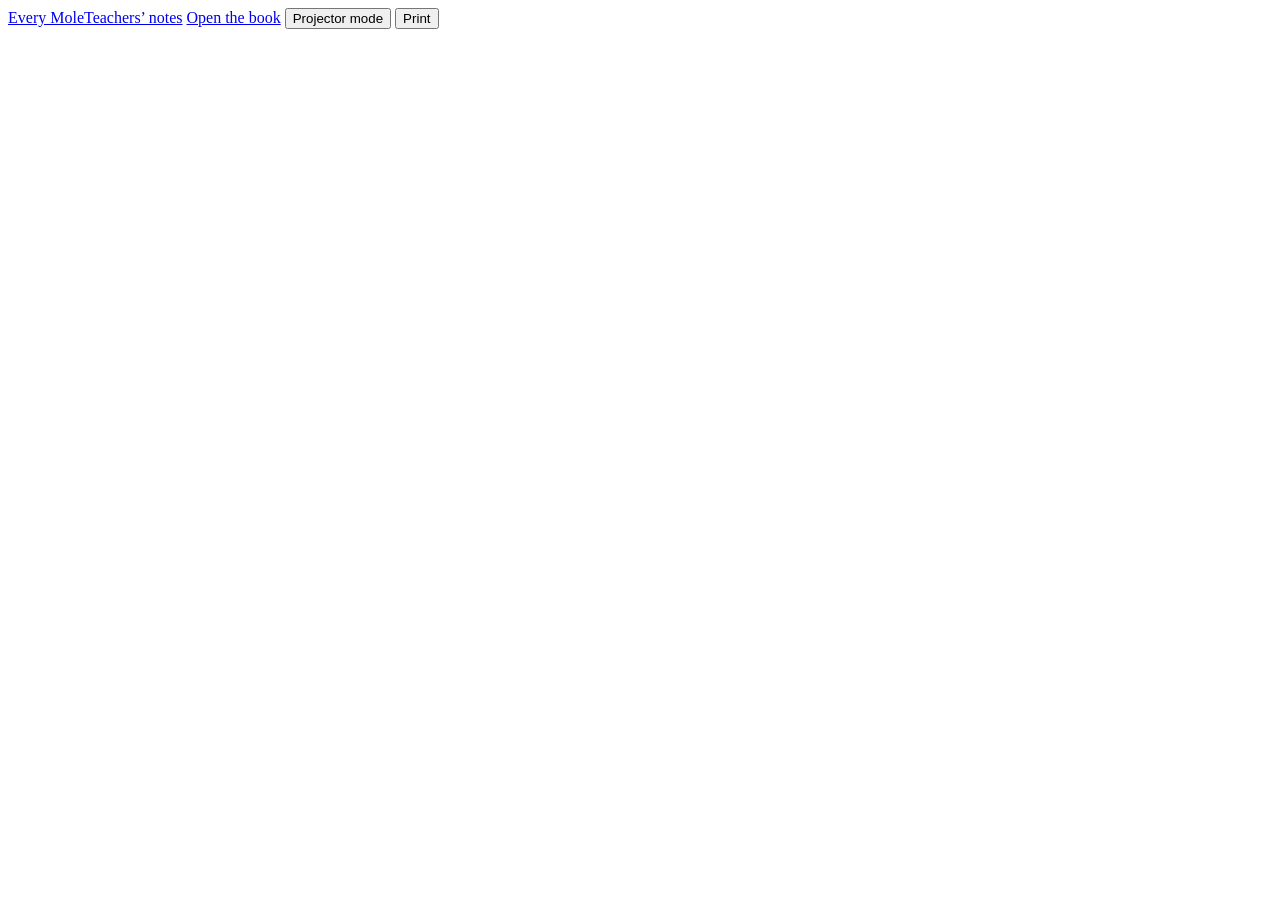
==== teachers.html @ 94bb2194 "Add the book and teachers pages" ====
<!doctype html>
<html lang="en">
<head>
<meta charset="utf-8">
<meta name="viewport" content="width=device-width, initial-scale=1">
<title>Every Mole · Teachers’ notes</title>
<meta name="description" content="Teachers’ notes for Every Mole: the progression of 51 lessons, what each prepares students for on the four course exams, the gaps that were filled, common errors and questions to ask.">
<link rel="icon" href="data:image/svg+xml,%3Csvg xmlns='http://www.w3.org/2000/svg' viewBox='0 0 32 32'%3E%3Crect width='32' height='32' rx='6' fill='%231c63a8'/%3E%3Cpath d='M12 6h8v2h-1.5v7l5 9.5c.5 1-.2 2-1.3 2H9.800c-1.100 0-1.800-1-1.300-2l5-9.500V8H12z' fill='%23f8f4e9'/%3E%3C/svg%3E">
<link rel="stylesheet" href="assets/style.css">
</head>
<body>
<header class="bar">
  <a class="mark" href="index.html">Every Mole<span>Teachers’ notes</span></a>
  <a class="btn" href="index.html">Open the book</a>
  <button class="btn" type="button" id="projBtn" aria-pressed="false" title="Larger type for a projector or whiteboard">Projector mode</button>
  <button class="btn" type="button" id="printBtn">Print</button>
</header>
<main class="doc" id="main"></main>
<noscript><p style="color:#fff;text-align:center;padding:30px">These notes are built by a small script. The same content is in <code>docs/</code> as plain text.</p></noscript>
<script type="module" src="src/teachers.js"></script>
</body>
</html>
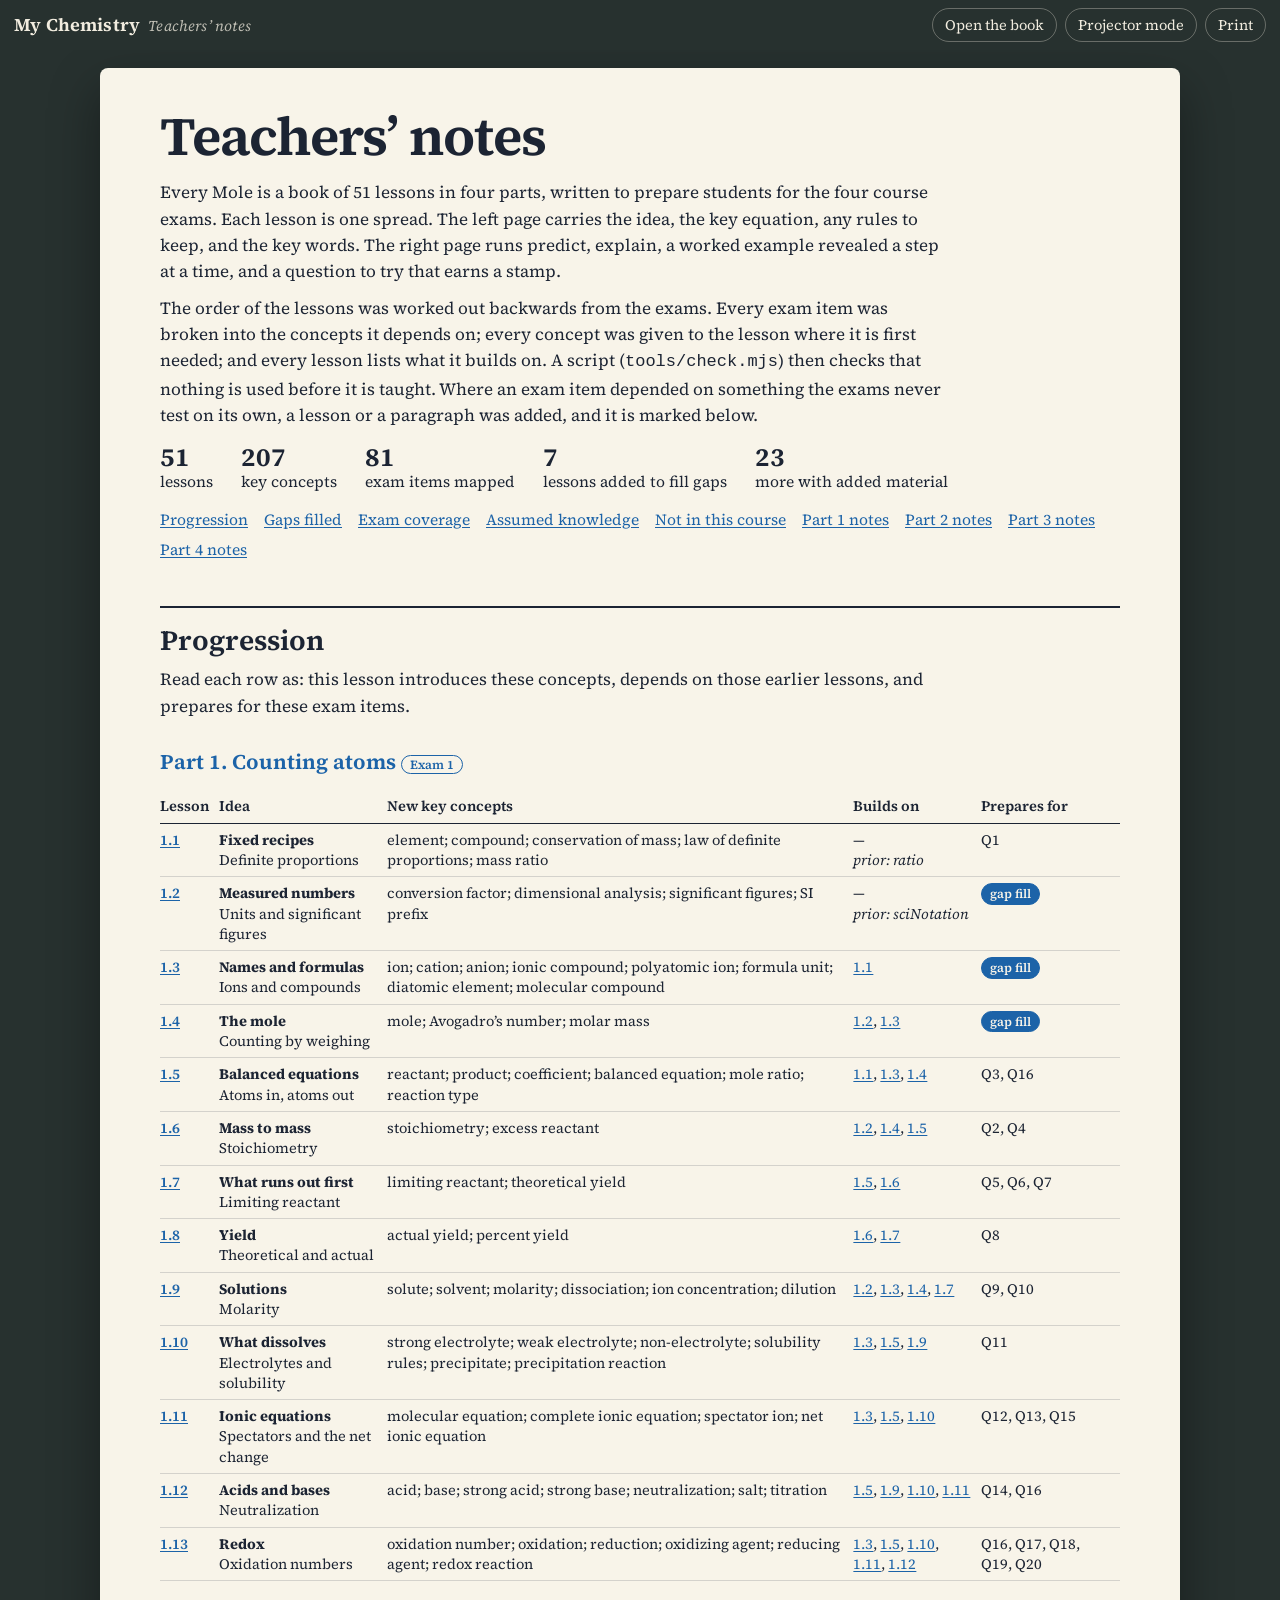
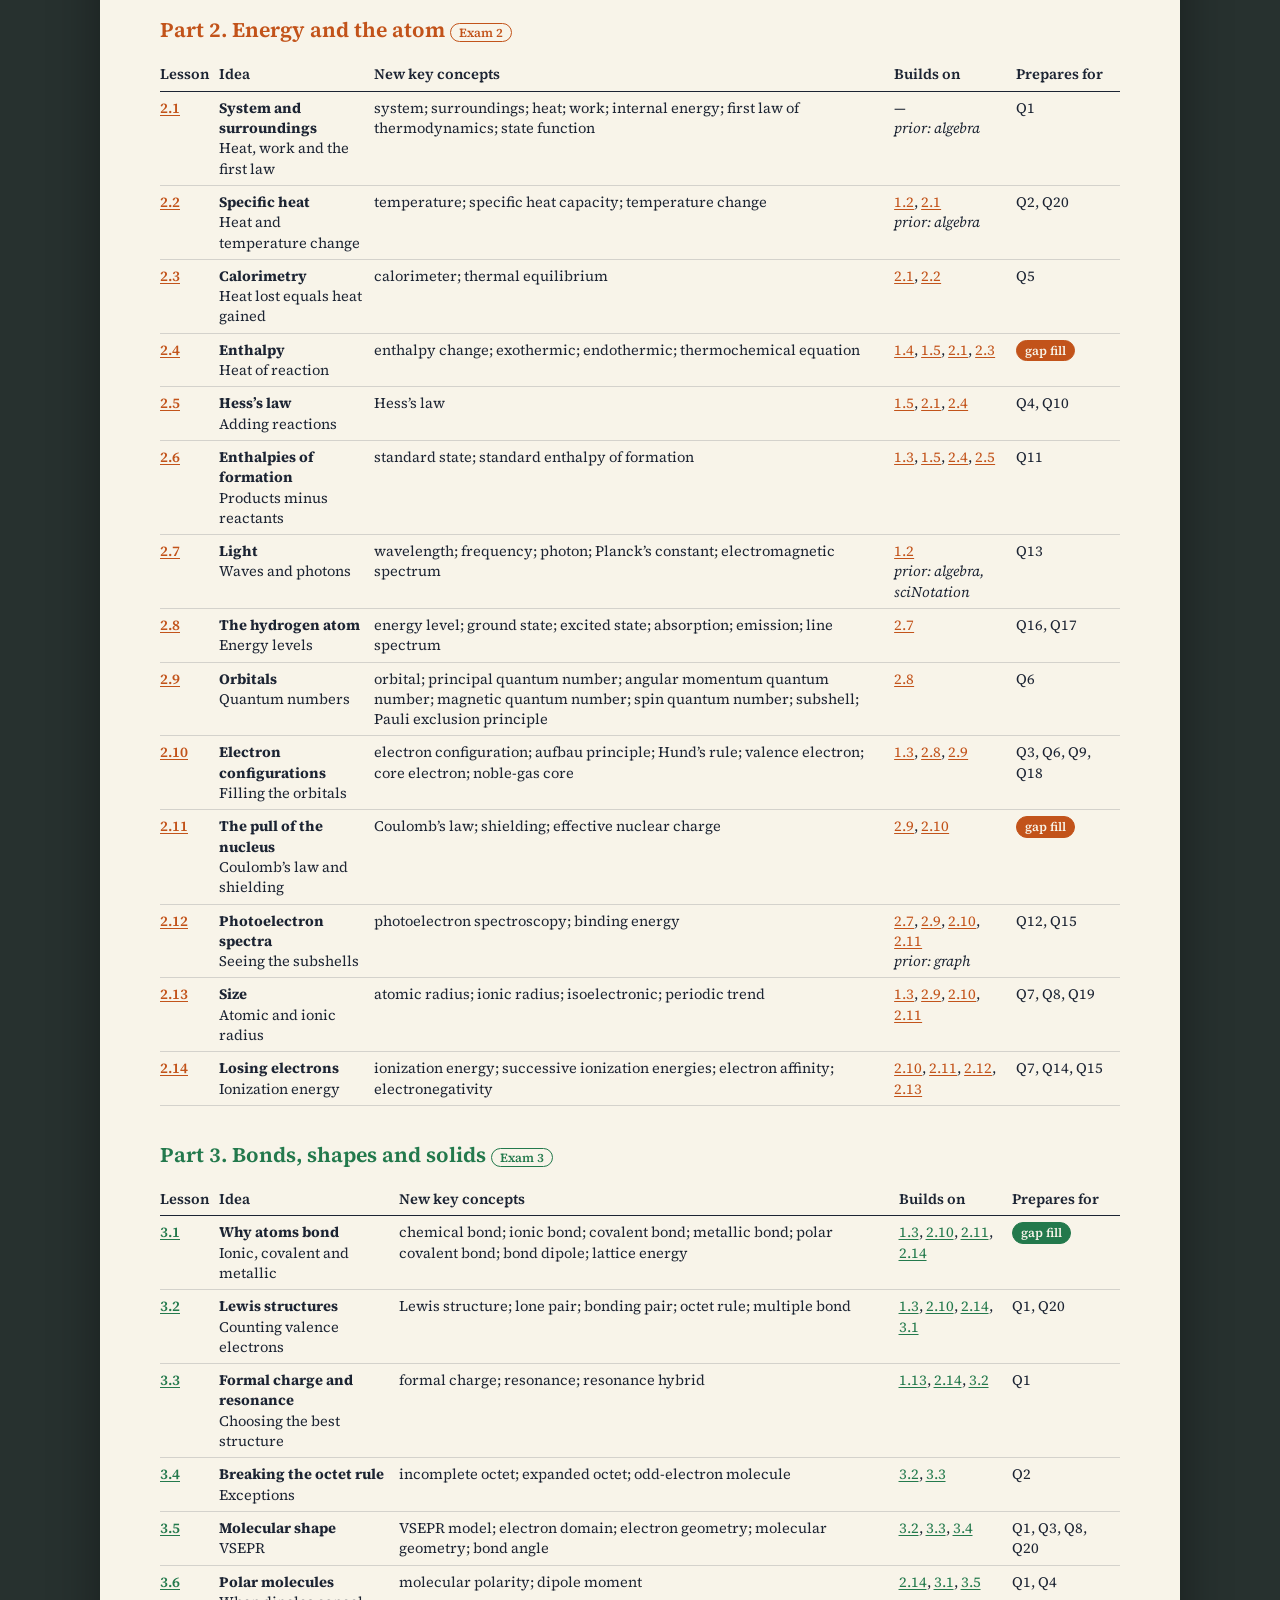
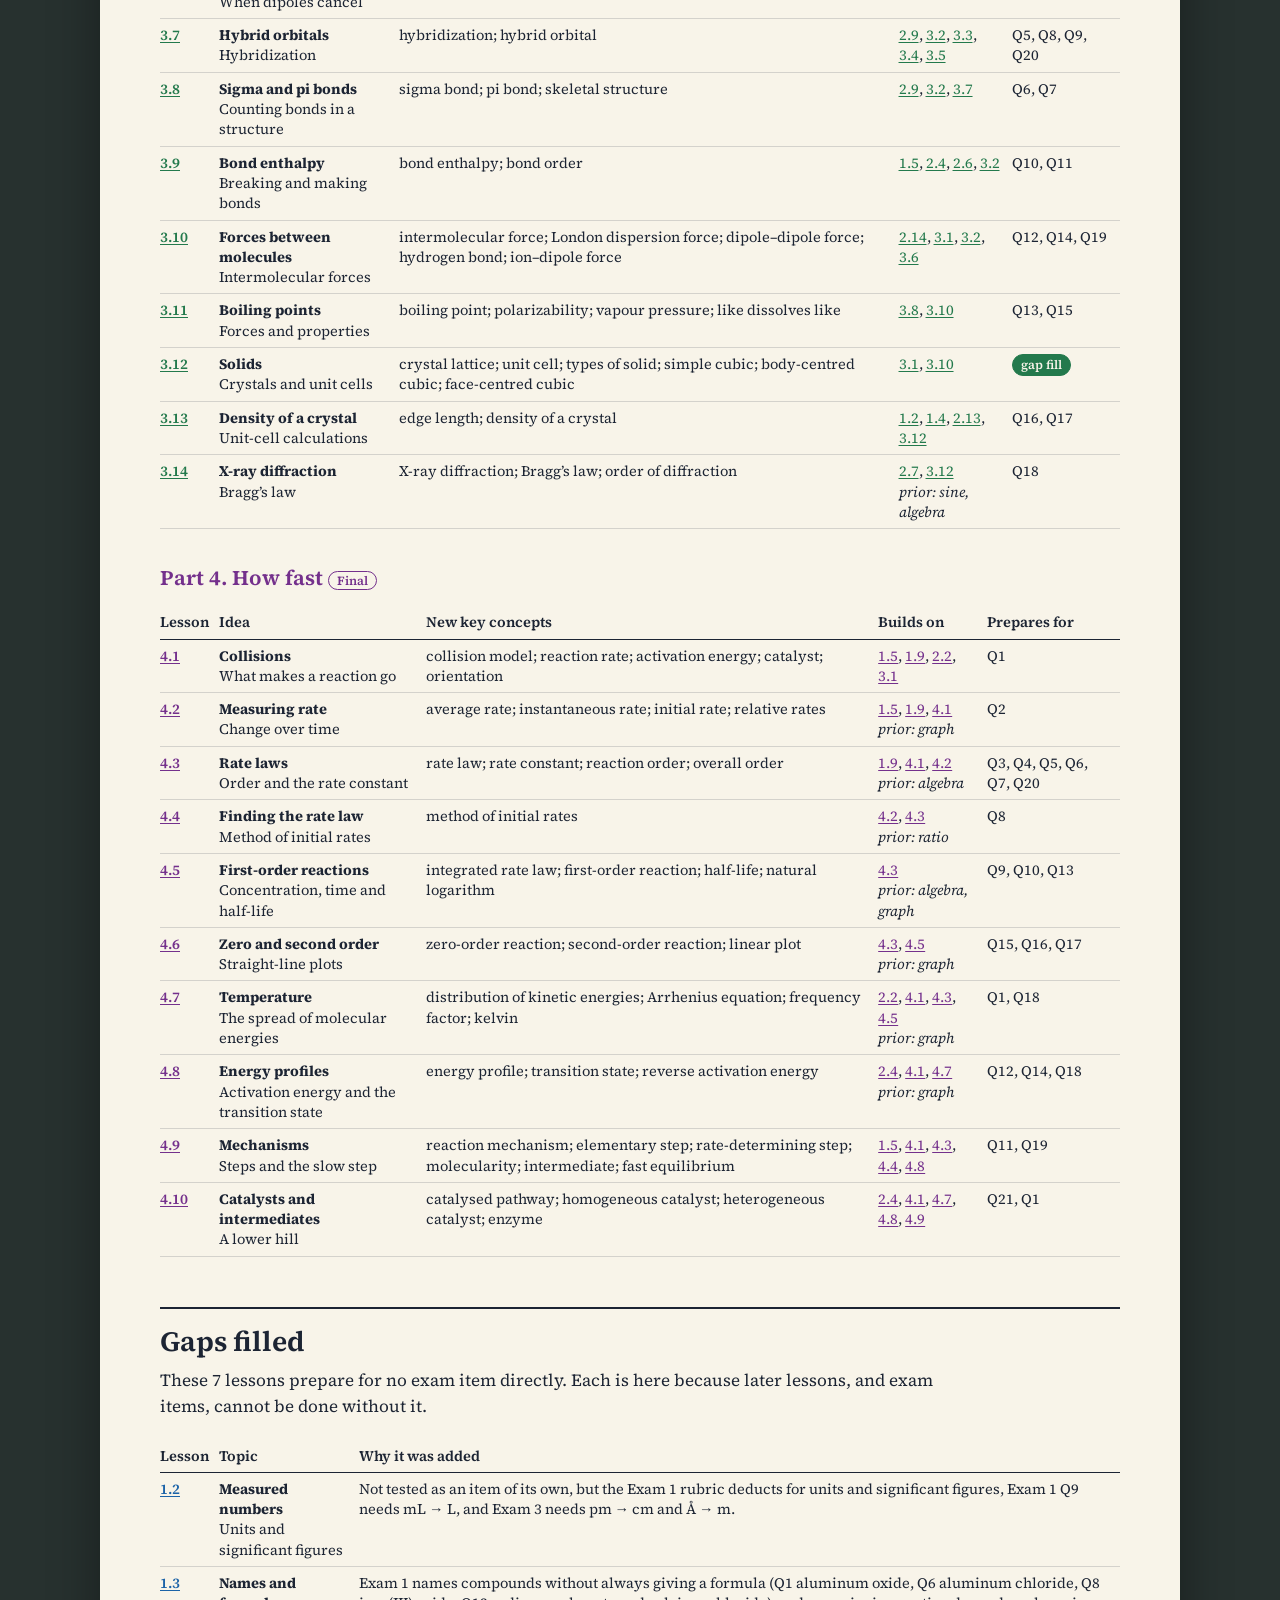
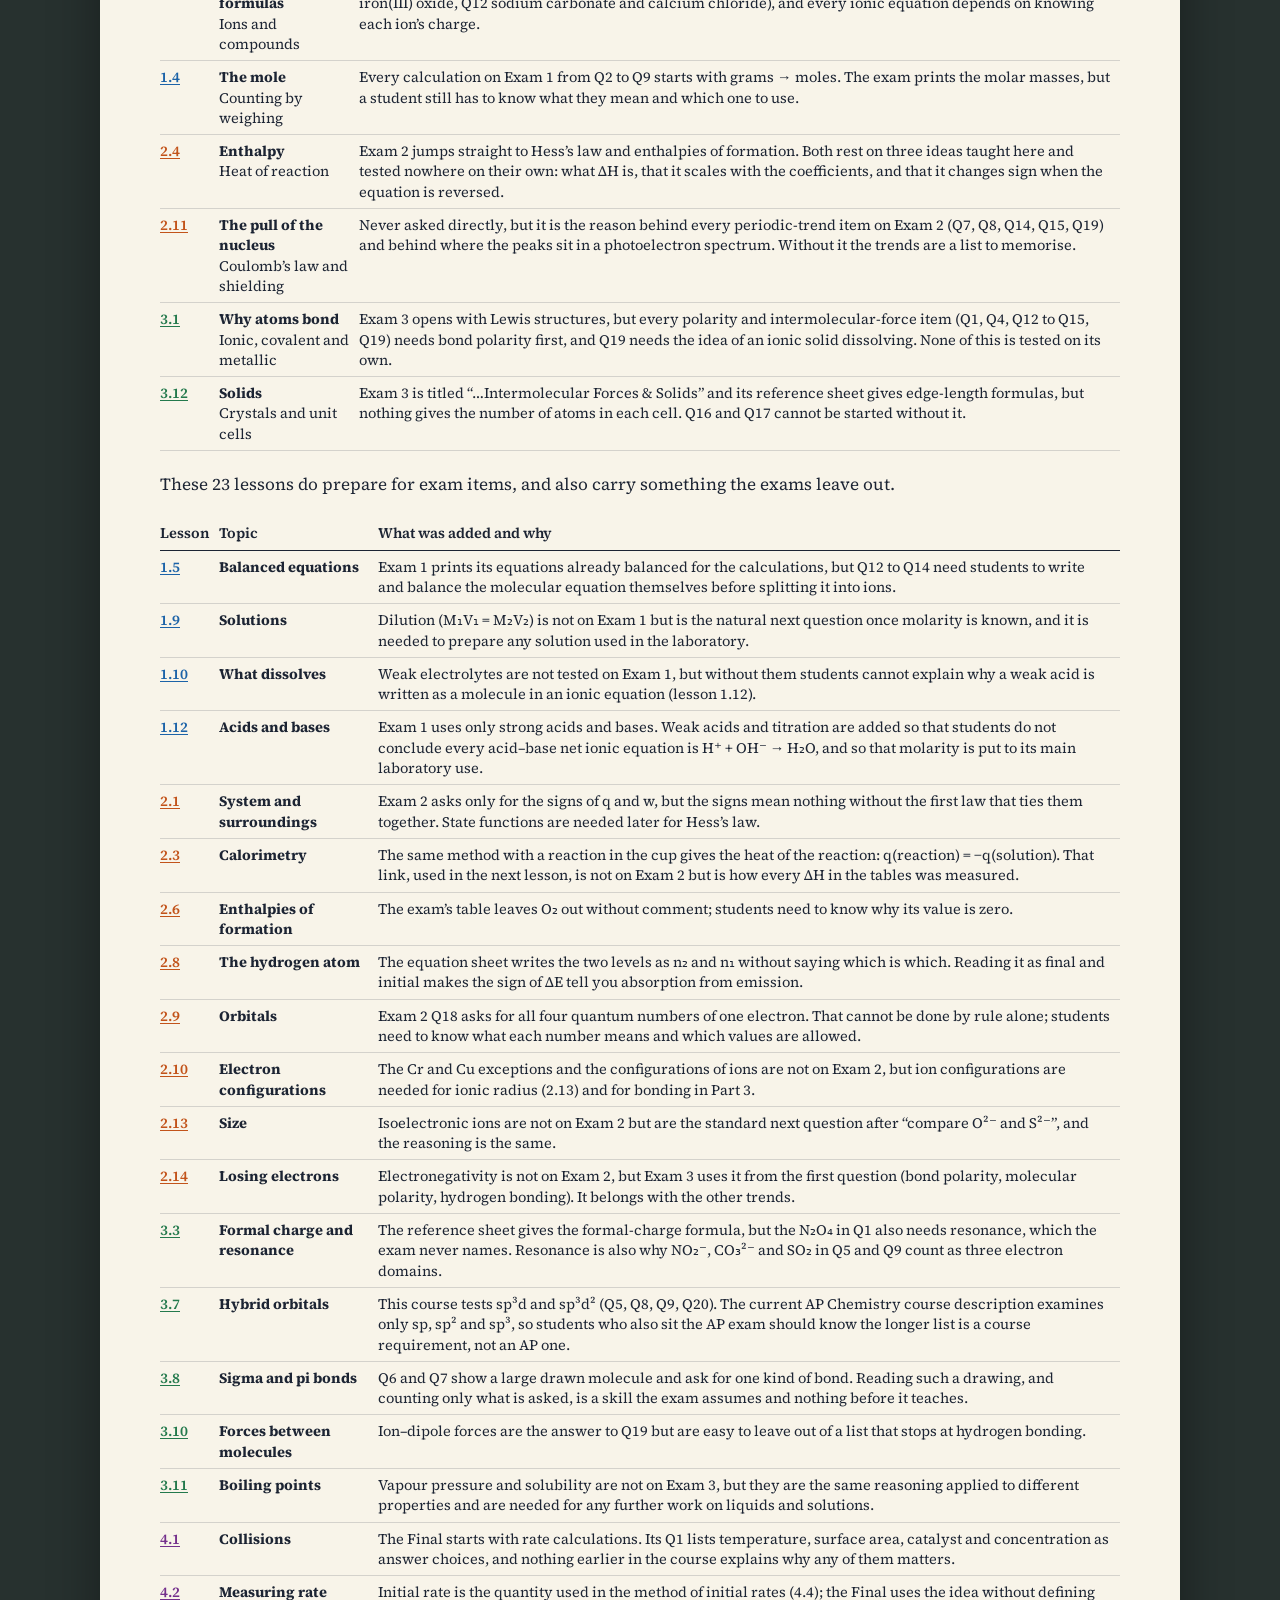
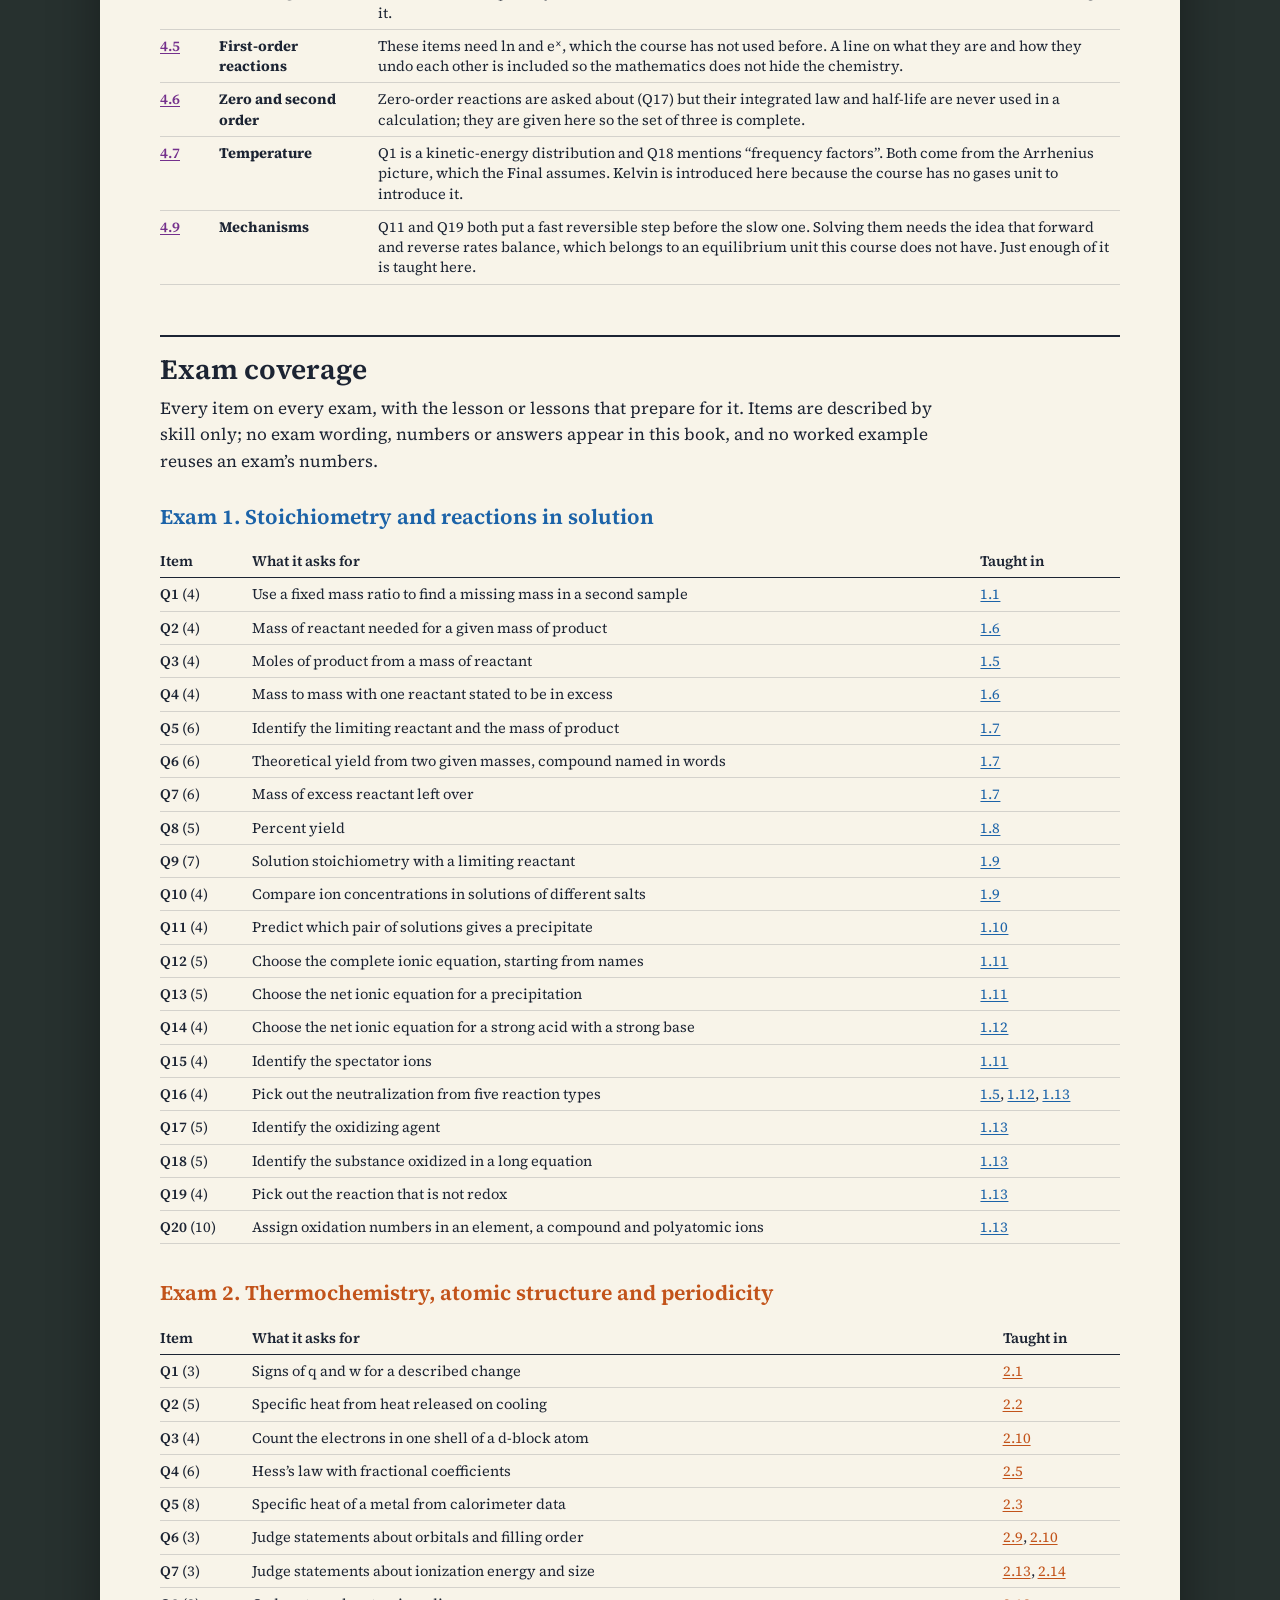
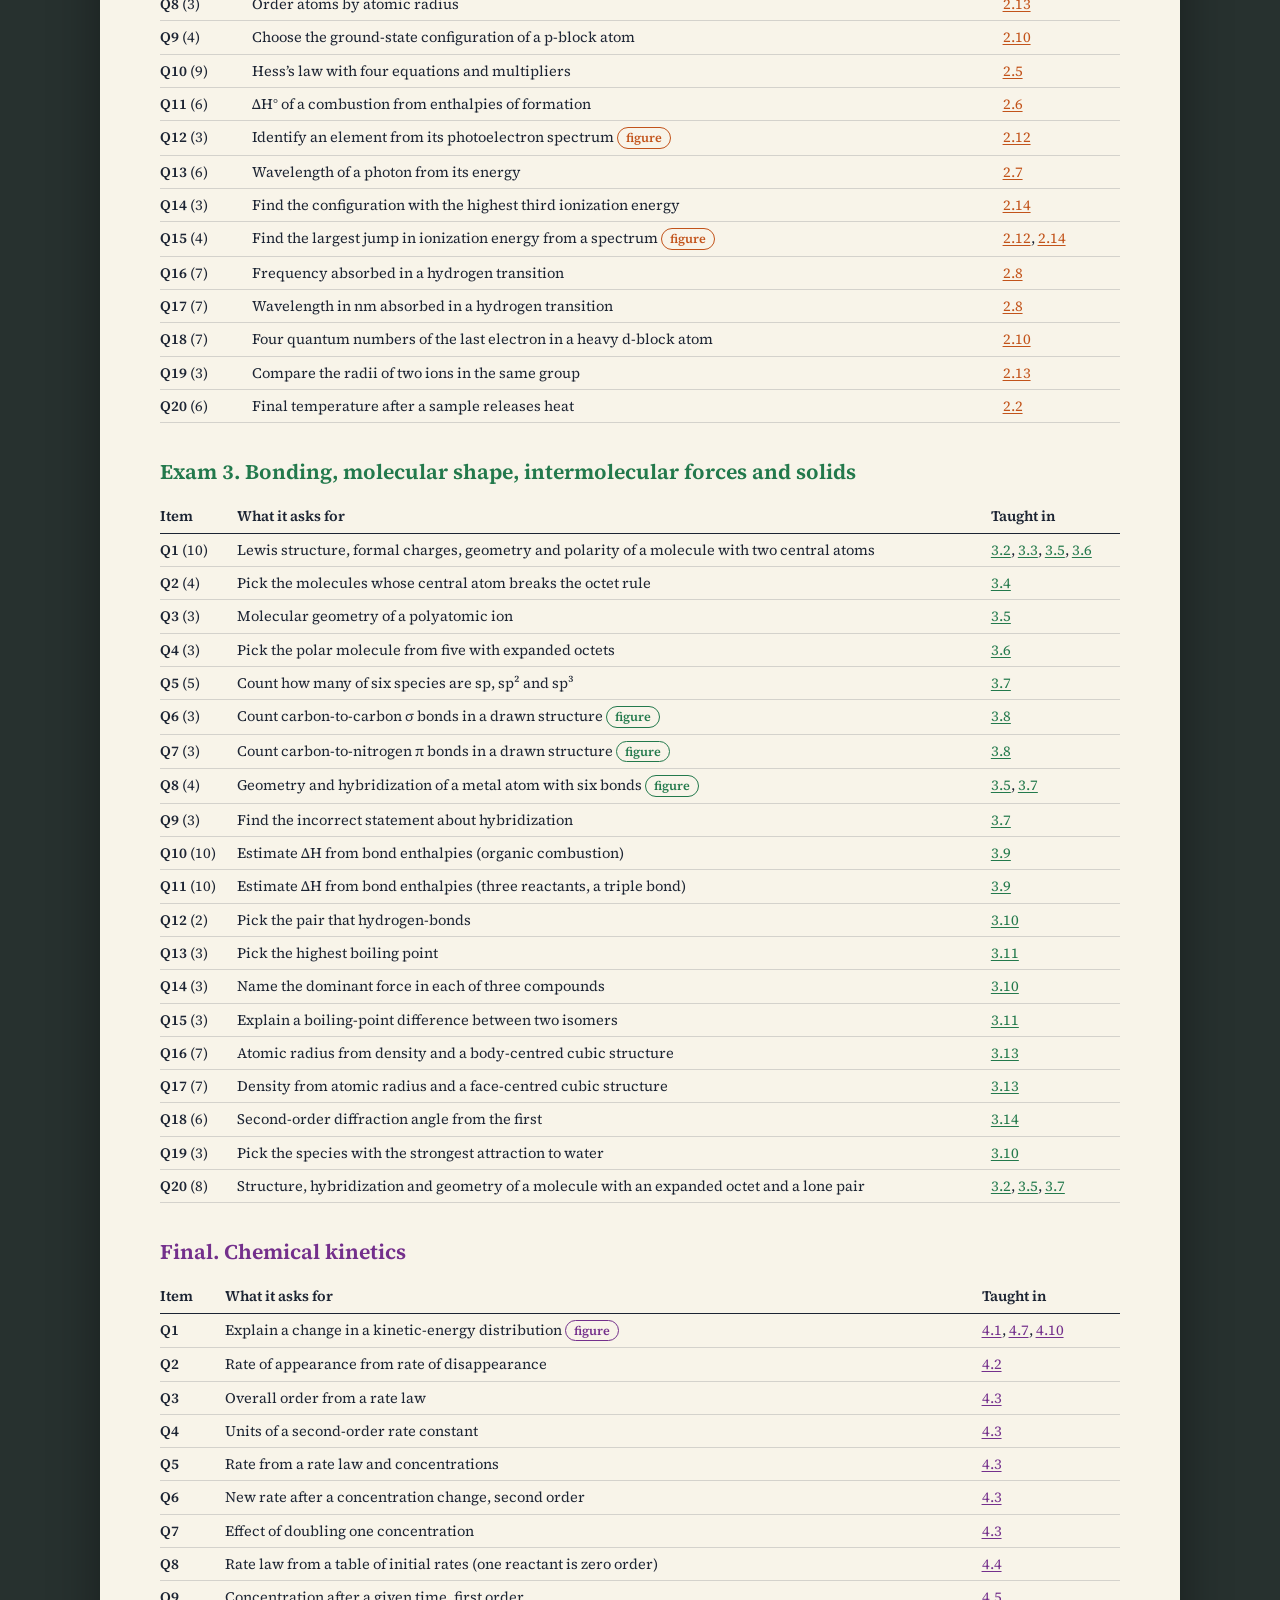
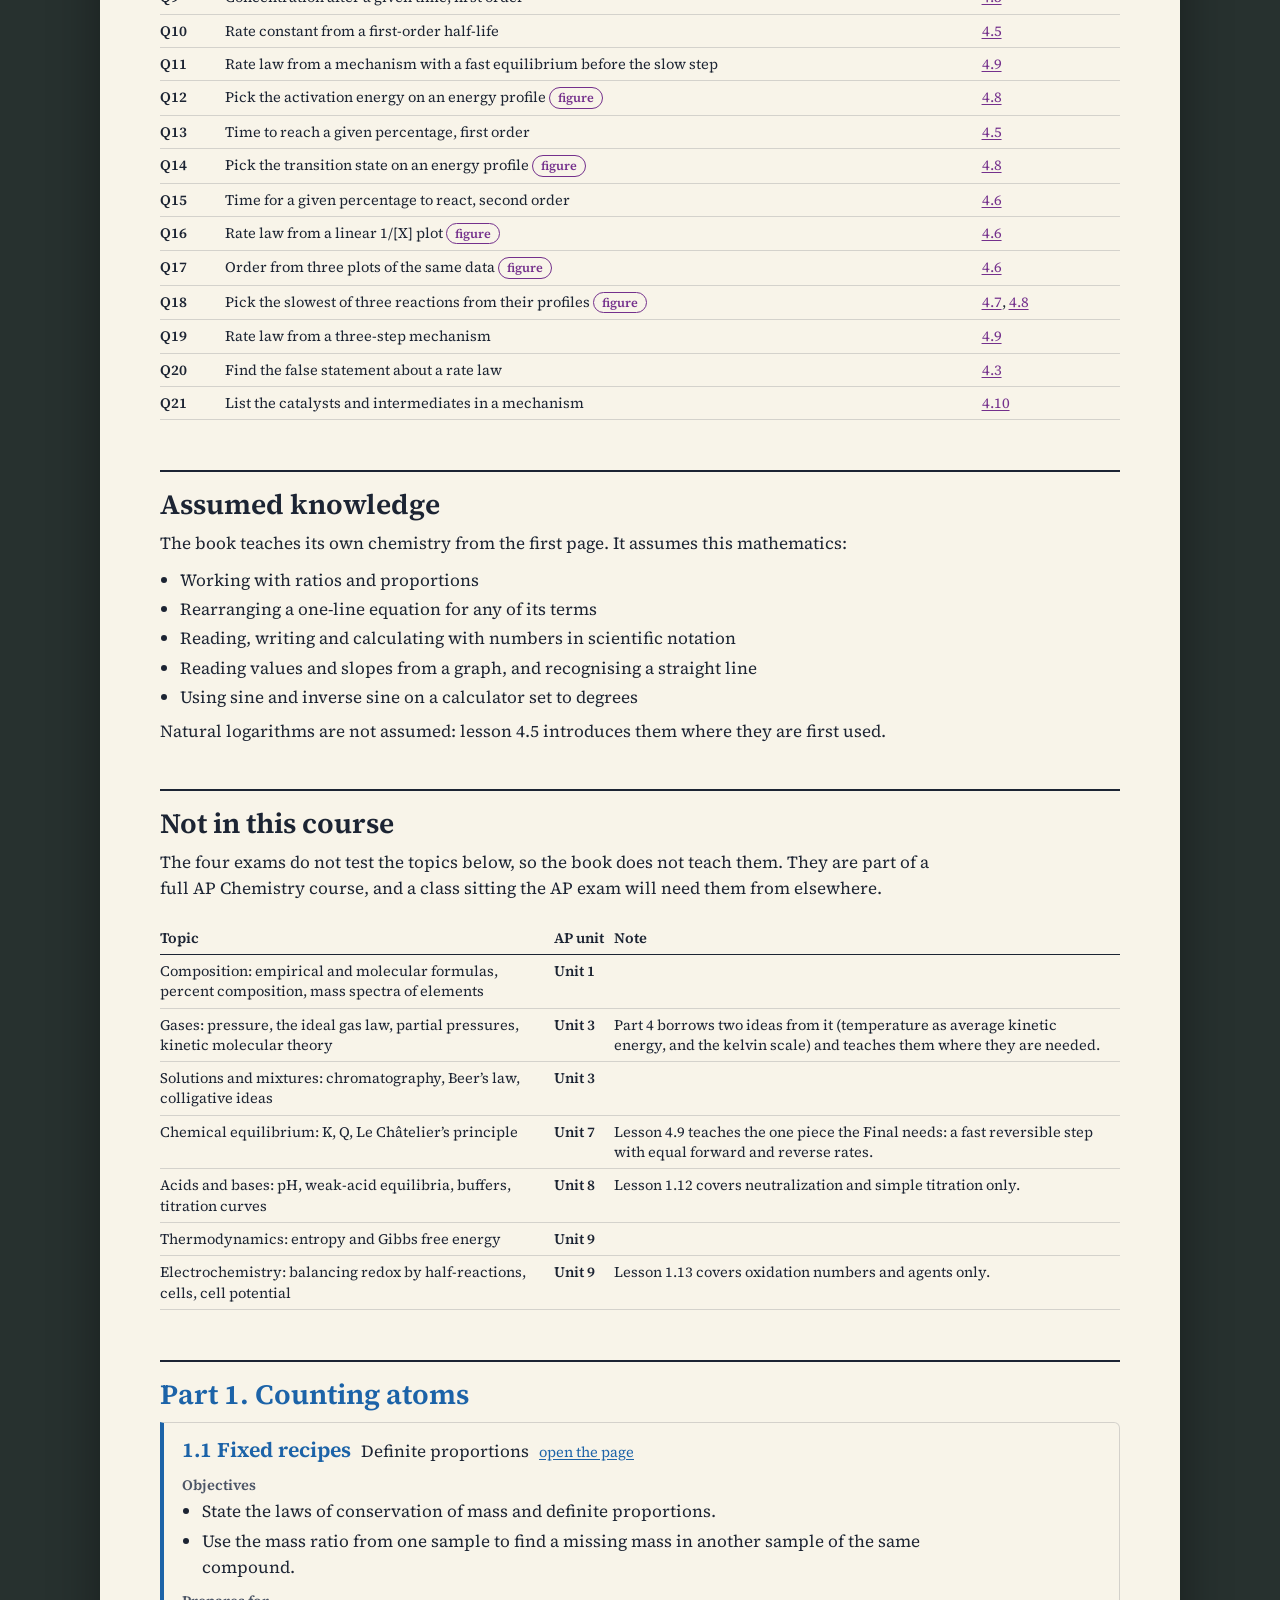
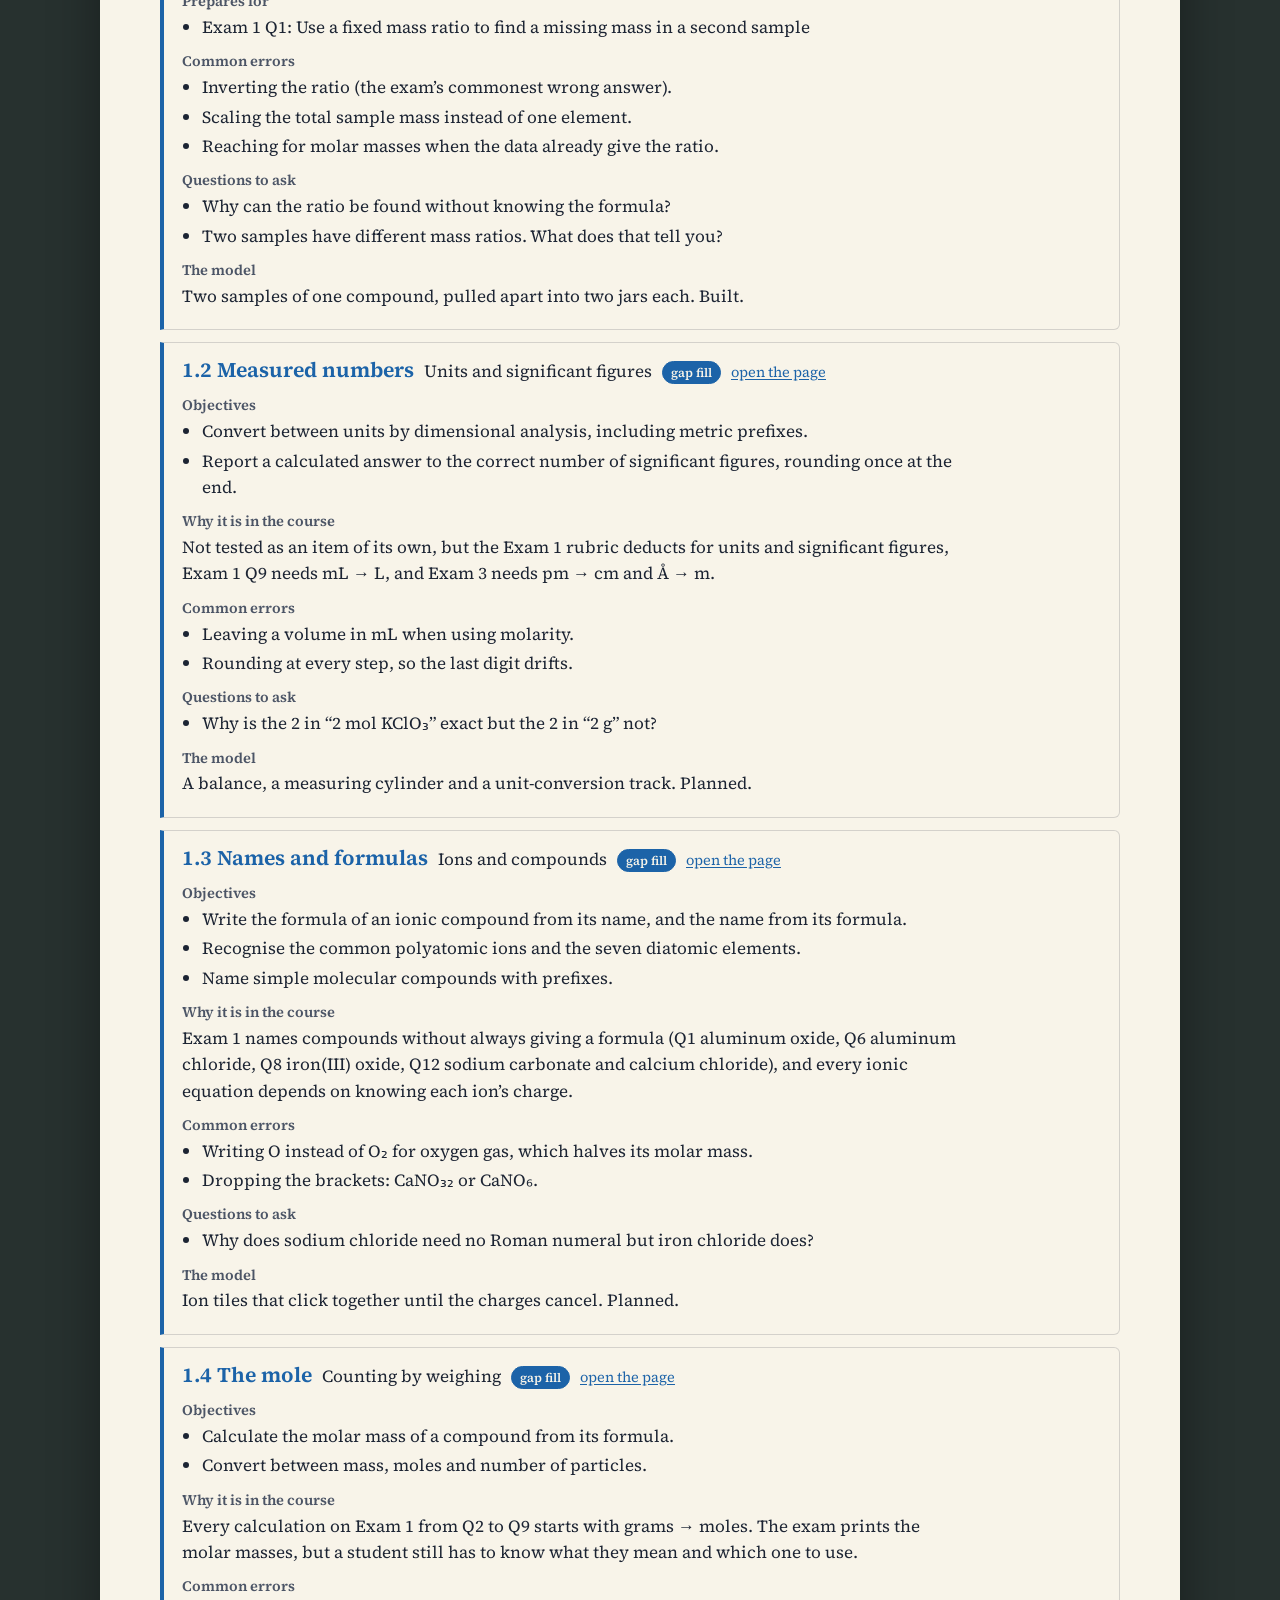
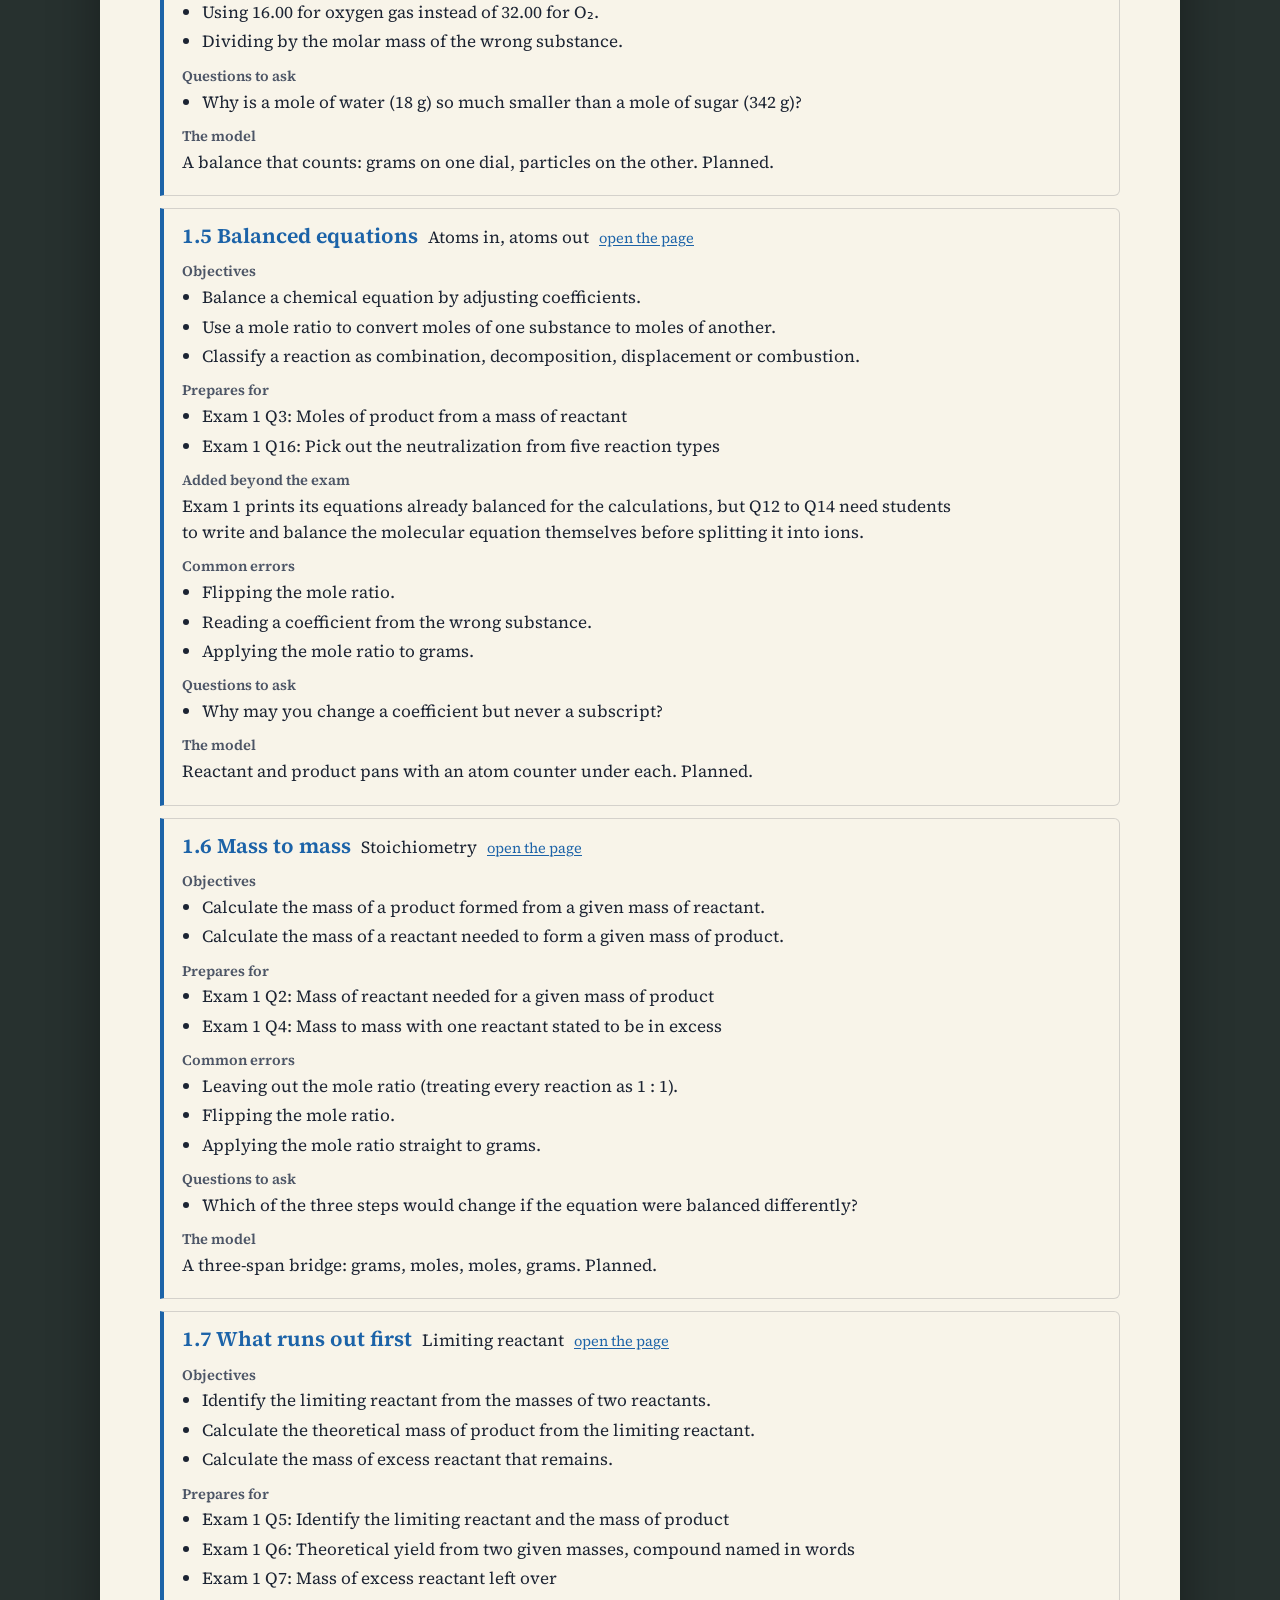
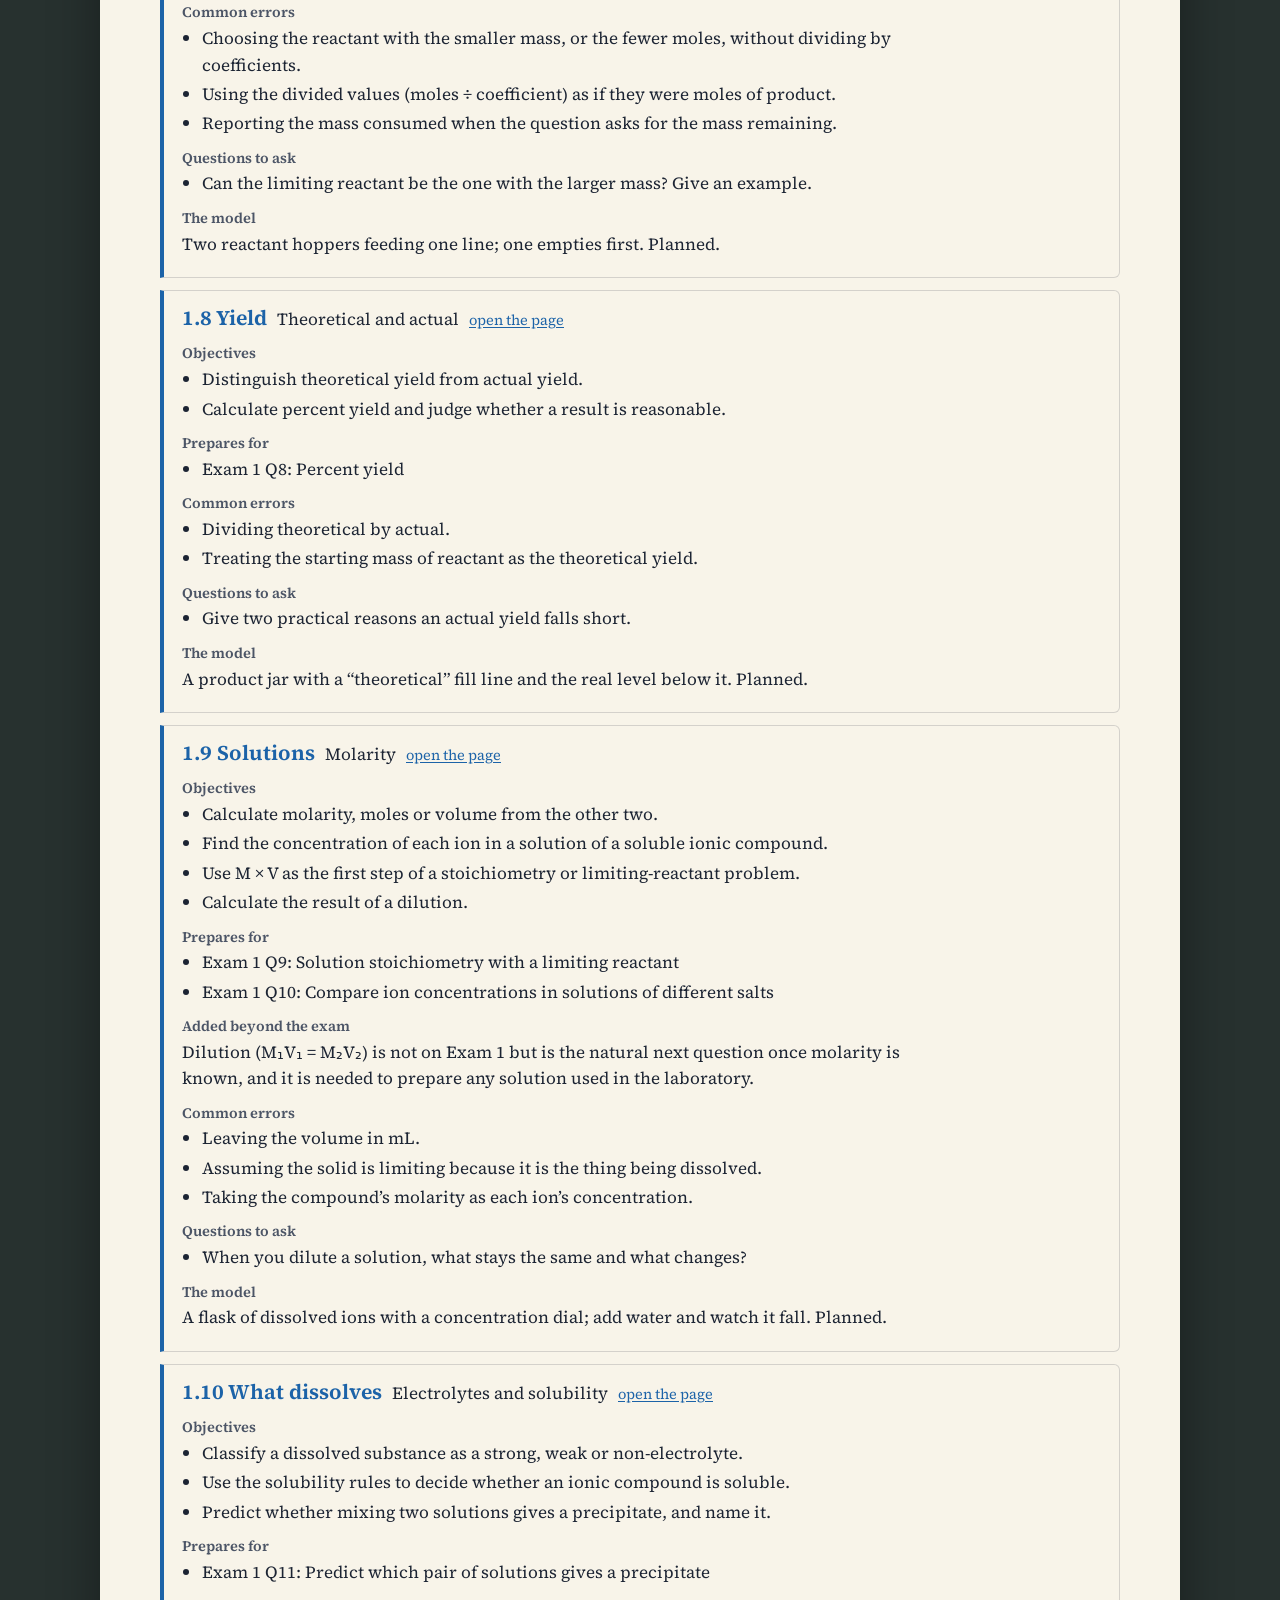
==== commit a4a799aa: "Rename the book to My Chemistry" ====
--- a/teachers.html
+++ b/teachers.html
@@ -3,14 +3,14 @@
 <head>
 <meta charset="utf-8">
 <meta name="viewport" content="width=device-width, initial-scale=1">
-<title>Every Mole · Teachers’ notes</title>
-<meta name="description" content="Teachers’ notes for Every Mole: the progression of 51 lessons, what each prepares students for on the four course exams, the gaps that were filled, common errors and questions to ask.">
+<title>My Chemistry · Teachers’ notes</title>
+<meta name="description" content="Teachers’ notes for My Chemistry: the progression of 51 lessons, what each prepares students for on the four course exams, the gaps that were filled, common errors and questions to ask.">
 <link rel="icon" href="data:image/svg+xml,%3Csvg xmlns='http://www.w3.org/2000/svg' viewBox='0 0 32 32'%3E%3Crect width='32' height='32' rx='6' fill='%231c63a8'/%3E%3Cpath d='M12 6h8v2h-1.5v7l5 9.5c.5 1-.2 2-1.3 2H9.800c-1.100 0-1.800-1-1.300-2l5-9.500V8H12z' fill='%23f8f4e9'/%3E%3C/svg%3E">
 <link rel="stylesheet" href="assets/style.css">
 </head>
 <body>
 <header class="bar">
-  <a class="mark" href="index.html">Every Mole<span>Teachers’ notes</span></a>
+  <a class="mark" href="index.html">My Chemistry<span>Teachers’ notes</span></a>
   <a class="btn" href="index.html">Open the book</a>
   <button class="btn" type="button" id="projBtn" aria-pressed="false" title="Larger type for a projector or whiteboard">Projector mode</button>
   <button class="btn" type="button" id="printBtn">Print</button>
--- a/assets/style.css
+++ b/assets/style.css
@@ -0,0 +1,155 @@
+/* Every Mole — a lab notebook on a bench. Paper, ink, and four reagent colours, one per part. */
+@font-face { font-family: "Source Serif 4"; font-style: normal; font-weight: 200 900; font-display: swap; src: url("fonts/source-serif-4-latin-normal.woff2") format("woff2"); unicode-range: U+0000-00FF, U+0131, U+0152-0153, U+02BB-02BC, U+02C6, U+02DA, U+02DC, U+2000-206F, U+2070-209F, U+20AC, U+2122, U+2190-21FF, U+2212, U+2215; }
+@font-face { font-family: "Source Serif 4"; font-style: italic; font-weight: 200 900; font-display: swap; src: url("fonts/source-serif-4-latin-italic.woff2") format("woff2"); unicode-range: U+0000-00FF, U+0131, U+0152-0153, U+02BB-02BC, U+02C6, U+02DA, U+02DC, U+2000-206F, U+2070-209F, U+20AC, U+2122, U+2190-21FF, U+2212, U+2215; }
+@font-face { font-family: "Source Serif 4"; font-style: normal; font-weight: 200 900; font-display: swap; src: url("fonts/source-serif-4-greek-normal.woff2") format("woff2"); unicode-range: U+0370-03FF; }
+@font-face { font-family: "Caveat"; font-style: normal; font-weight: 400 700; font-display: swap; src: url("fonts/caveat-latin-normal.woff2") format("woff2"); }
+
+:root {
+  --bench: #27312f; --paper: #f8f4e9; --paper-2: #efe8d6; --rule: rgba(46, 92, 110, 0.13);
+  --ink: #1c2433; --ink-2: #4c5566; --line: rgba(28, 36, 51, 0.16);
+  --u1: #1c63a8; --u2: #c2531a; --u3: #23794c; --u4: #74308c; --part: var(--u1);
+  --good: #23794c; --bad: #a8321f; --hi: #f2d24b;
+  --serif: "Source Serif 4", Georgia, "Times New Roman", serif; --hand: "Caveat", "Segoe Script", cursive;
+  color-scheme: light;
+}
+@media (prefers-color-scheme: dark) {
+  :root:not([data-theme="light"]) { --bench: #141a19; --paper: #23272b; --paper-2: #2b3035; --rule: rgba(150, 190, 205, 0.09);
+    --ink: #ece7da; --ink-2: #b3b0a6; --line: rgba(236, 231, 218, 0.18);
+    --u1: #6fb0ec; --u2: #f0935c; --u3: #6cc795; --u4: #c58fdb; --good: #6cc795; --bad: #f08a78; --hi: #6b5a12; color-scheme: dark; }
+}
+:root[data-theme="dark"] { --bench: #141a19; --paper: #23272b; --paper-2: #2b3035; --rule: rgba(150, 190, 205, 0.09);
+  --ink: #ece7da; --ink-2: #b3b0a6; --line: rgba(236, 231, 218, 0.18);
+  --u1: #6fb0ec; --u2: #f0935c; --u3: #6cc795; --u4: #c58fdb; --good: #6cc795; --bad: #f08a78; --hi: #6b5a12; color-scheme: dark; }
+
+* { box-sizing: border-box; }
+html { -webkit-text-size-adjust: 100%; }
+body { margin: 0; background: var(--bench); color: var(--ink); font: 400 17px/1.55 var(--serif); -webkit-font-smoothing: antialiased; }
+[data-u="u1"] { --part: var(--u1); } [data-u="u2"] { --part: var(--u2); } [data-u="u3"] { --part: var(--u3); } [data-u="u4"] { --part: var(--u4); }
+a { color: var(--part); text-underline-offset: 0.15em; }
+button, input { font: inherit; color: inherit; }
+:focus-visible { outline: 3px solid var(--part); outline-offset: 2px; border-radius: 4px; }
+.sr { position: absolute; width: 1px; height: 1px; overflow: hidden; clip-path: inset(50%); white-space: nowrap; }
+h1, h2, h3, p { margin: 0; }
+
+/* top bar */
+.bar { position: sticky; top: 0; z-index: 5; display: flex; flex-wrap: wrap; gap: 6px 8px; align-items: center; padding: 8px max(14px, env(safe-area-inset-left)); background: var(--bench); color: #f1ecdf; }
+.bar .mark { font-weight: 650; font-size: 18px; color: inherit; text-decoration: none; letter-spacing: 0.01em; margin-right: auto; }
+.bar .mark span { font-weight: 400; font-style: italic; opacity: 0.75; margin-left: 8px; font-size: 15px; }
+.bar a.btn, .bar button.btn { background: none; border: 1px solid rgba(241, 236, 223, 0.32); color: inherit; padding: 5px 12px; border-radius: 999px; font-size: 14.5px; text-decoration: none; cursor: pointer; white-space: nowrap; }
+.bar .btn:hover { background: rgba(241, 236, 223, 0.12); }
+.bar .btn[aria-pressed="true"] { background: #f1ecdf; color: var(--bench); }
+
+/* the book */
+.book { max-width: 1240px; margin: 18px auto 40px; padding: 0 12px; }
+.spread { display: grid; grid-template-columns: 1fr 1fr; background: var(--paper); border-radius: 6px 10px 10px 6px; box-shadow: 0 2px 0 rgba(0,0,0,.25), 0 22px 50px rgba(0,0,0,.38); position: relative; min-height: 76vh; }
+.spread::before { content: ""; position: absolute; left: 50%; top: 0; bottom: 0; width: 44px; transform: translateX(-50%); background: linear-gradient(90deg, transparent, rgba(0,0,0,.09) 46%, rgba(0,0,0,.14) 50%, rgba(0,0,0,.09) 54%, transparent); pointer-events: none; }
+.page { padding: 34px 44px 30px; min-width: 0; position: relative; }
+.page.right { background-image: linear-gradient(var(--rule) 1px, transparent 1px), linear-gradient(90deg, var(--rule) 1px, transparent 1px); background-size: 22px 22px; background-position: -1px -1px; border-left: 3px solid color-mix(in srgb, var(--part) 55%, transparent); }
+.spread.single { grid-template-columns: 1fr; } .spread.single::before { display: none; }
+.runhead { display: flex; justify-content: space-between; gap: 12px; font-size: 13.5px; font-style: italic; color: var(--ink-2); border-bottom: 1px solid var(--line); padding-bottom: 6px; margin-bottom: 22px; }
+.runhead b { font-style: normal; font-weight: 600; color: var(--part); }
+.lesson-no { font: 600 15px/1 var(--serif); color: var(--part); letter-spacing: 0.02em; }
+h1.title { font: 640 clamp(30px, 3.4vw, 44px)/1.08 var(--serif); letter-spacing: -0.012em; margin: 6px 0 18px; text-wrap: balance; }
+.idea p { margin-bottom: 12px; max-width: 34em; } .idea p:first-child { font-size: 19px; line-height: 1.5; }
+.eq { margin: 20px 0 6px; padding: 14px 16px; border: 1.5px solid var(--part); border-radius: 4px; background: color-mix(in srgb, var(--part) 7%, var(--paper)); }
+.eq .sym { font: 560 19px/1.5 var(--serif); white-space: pre-wrap; word-break: break-word; }
+.eq .words { font-size: 14.5px; font-style: italic; color: var(--ink-2); margin-top: 4px; }
+.info { margin: 14px 0 0; padding: 0 0 0 18px; font-size: 15px; line-height: 1.5; color: var(--ink); } .info li { margin-bottom: 5px; } .info li::marker { color: var(--part); }
+h2.k { font: 600 13.5px/1.2 var(--serif); color: var(--part); margin: 22px 0 8px; }
+dl.keys { margin: 0; font-size: 15px; line-height: 1.45; } dl.keys dt { font-weight: 620; display: inline; } dl.keys dd { display: inline; margin: 0; color: var(--ink-2); } dl.keys div { margin-bottom: 6px; }
+.gapnote { margin-top: 20px; font: 500 19px/1.3 var(--hand); color: var(--part); transform: rotate(-0.6deg); max-width: 30em; }
+.gapnote::before { content: "Why this page is here: "; font-weight: 700; }
+
+/* right page: the activity */
+.step { background: var(--paper); border: 1px solid var(--line); border-radius: 5px; padding: 16px 18px; margin-bottom: 16px; position: relative; }
+.step h2 { font: 620 16px/1.3 var(--serif); margin-bottom: 8px; display: flex; gap: 8px; align-items: baseline; }
+.step h2 i { font: 700 21px/1 var(--hand); color: var(--part); font-style: normal; min-width: 4.2em; }
+.step .q { font-size: 17px; margin-bottom: 10px; }
+.opts { display: grid; gap: 7px; }
+.opts button { text-align: left; background: var(--paper); border: 1.5px solid var(--line); border-radius: 5px; padding: 9px 12px; cursor: pointer; line-height: 1.35; }
+.opts button:hover:not(:disabled) { border-color: var(--part); }
+.opts button.right-ans { border-color: var(--good); background: color-mix(in srgb, var(--good) 12%, var(--paper)); }
+.opts button.wrong-ans { border-color: var(--bad); background: color-mix(in srgb, var(--bad) 9%, var(--paper)); }
+.opts button:disabled { cursor: default; opacity: 1; color: var(--ink); }
+.flap { margin-top: 12px; padding: 12px 14px; background: var(--paper-2); border-left: 4px solid var(--part); border-radius: 0 5px 5px 0; font-size: 16px; }
+.flap b.verdict { display: block; font: 700 22px/1.1 var(--hand); margin-bottom: 4px; } .flap b.ok { color: var(--good); } .flap b.no { color: var(--bad); }
+ol.steps { margin: 6px 0 0; padding-left: 22px; } ol.steps li { margin-bottom: 7px; } ol.steps li::marker { color: var(--part); font-weight: 600; }
+ol.steps li[hidden] { display: none; }
+.ans { margin-top: 8px; font: 700 23px/1.2 var(--hand); color: var(--part); }
+.btn2 { background: var(--part); color: var(--paper); border: 0; border-radius: 5px; padding: 8px 14px; cursor: pointer; font-weight: 560; font-size: 15.5px; }
+.btn2.ghost { background: none; color: var(--part); border: 1.5px solid var(--part); }
+.btn2:disabled { opacity: 0.45; cursor: default; }
+.tryrow { display: flex; gap: 8px; flex-wrap: wrap; align-items: center; }
+.tryrow input { width: 9.5em; padding: 8px 10px; border: 1.5px solid var(--line); border-radius: 5px; background: var(--paper); }
+.tryrow .unit { color: var(--ink-2); }
+.hint { font-size: 15px; color: var(--ink-2); font-style: italic; margin-top: 8px; }
+.stamp { position: absolute; right: 14px; top: 10px; font: 700 15px/1 var(--serif); letter-spacing: 0.08em; color: var(--good); border: 2.5px solid var(--good); border-radius: 6px; padding: 5px 8px; transform: rotate(7deg); opacity: 0.9; }
+.figure { border: 1.5px dashed color-mix(in srgb, var(--part) 60%, transparent); border-radius: 5px; padding: 14px 16px; margin-bottom: 16px; background: color-mix(in srgb, var(--paper) 80%, transparent); }
+.figure .cap { font: 500 20px/1.25 var(--hand); color: var(--part); } .figure .todo { font-size: 14px; color: var(--ink-2); margin-top: 4px; }
+
+/* lesson 1.1 model */
+.model { background: var(--paper); border: 1px solid var(--line); border-radius: 5px; padding: 14px 16px 16px; margin-bottom: 16px; }
+.model h2 { font: 620 16px/1.3 var(--serif); margin-bottom: 4px; } .model .sub { font-size: 14.5px; color: var(--ink-2); margin-bottom: 8px; }
+.model svg { display: block; width: 100%; height: auto; }
+.model .ctrl { display: grid; grid-template-columns: auto 1fr auto; gap: 6px 12px; align-items: center; font-size: 15px; margin-top: 6px; }
+.model input[type=range] { width: 100%; accent-color: var(--part); }
+.model .chips { display: flex; gap: 6px; flex-wrap: wrap; margin-bottom: 8px; }
+.model .chips button { border: 1.5px solid var(--line); background: var(--paper); border-radius: 999px; padding: 4px 11px; cursor: pointer; font-size: 14.5px; }
+.model .chips button[aria-pressed="true"] { background: var(--part); border-color: var(--part); color: var(--paper); }
+.margin { font: 600 22px/1.3 var(--hand); color: var(--part); margin-top: 10px; } .margin small { display: block; font-size: 18px; font-weight: 500; color: var(--ink-2); }
+.challenge { margin-top: 10px; padding-top: 10px; border-top: 1px dashed var(--line); font-size: 15.5px; } .challenge b { color: var(--part); }
+
+/* turning pages */
+.turn { display: flex; justify-content: space-between; gap: 10px; margin: 16px 4px 0; color: #f1ecdf; }
+.turn a { color: inherit; text-decoration: none; padding: 8px 14px; border: 1px solid rgba(241, 236, 223, 0.32); border-radius: 999px; font-size: 15px; max-width: 46%; overflow: hidden; text-overflow: ellipsis; white-space: nowrap; }
+.turn a:hover { background: rgba(241, 236, 223, 0.12); } .turn span { flex: 1; }
+
+/* cover and contents */
+.cover { padding: 46px 52px 40px; }
+.cover h1 { font: 660 clamp(54px, 9vw, 112px)/0.95 var(--serif); letter-spacing: -0.03em; }
+.cover h1 em { font-style: italic; font-weight: 500; }
+.cover .lede { font-size: 21px; line-height: 1.45; max-width: 30em; margin: 20px 0 8px; }
+.cover .how { font: 500 22px/1.35 var(--hand); color: var(--ink-2); max-width: 34em; margin-top: 6px; }
+.parts { display: grid; grid-template-columns: repeat(2, 1fr); gap: 26px 40px; margin-top: 34px; }
+.part h2 { font: 640 25px/1.15 var(--serif); color: var(--part); } .part h2 small { display: block; font: 500 14px/1.4 var(--serif); color: var(--ink-2); font-style: italic; margin-bottom: 2px; }
+.part p { font-size: 15.5px; color: var(--ink-2); margin: 4px 0 10px; max-width: 30em; }
+.part ol { list-style: none; margin: 0; padding: 0; border-top: 1px solid var(--line); }
+.part li { border-bottom: 1px solid var(--line); }
+.part li a { display: grid; grid-template-columns: 2.6em 1fr auto; gap: 6px; padding: 7px 2px; text-decoration: none; color: var(--ink); align-items: baseline; }
+.part li a:hover { background: color-mix(in srgb, var(--part) 8%, transparent); }
+.part li .n { color: var(--part); font-weight: 600; font-variant-numeric: tabular-nums; } .part li .h { font-size: 13.5px; color: var(--ink-2); font-style: italic; text-align: right; }
+.part li .done { color: var(--good); font-weight: 700; margin-left: 6px; }
+.part li .gapdot { color: var(--part); font: 700 17px/1 var(--hand); margin-left: 6px; }
+.legend { margin-top: 26px; font-size: 14.5px; color: var(--ink-2); }
+.gloss { columns: 2; column-gap: 44px; margin-top: 14px; } .gloss div { break-inside: avoid; margin-bottom: 9px; font-size: 15.5px; line-height: 1.45; }
+.gloss dt { display: inline; font-weight: 630; } .gloss dd { display: inline; margin: 0; color: var(--ink-2); } .gloss a { font-size: 13.5px; white-space: nowrap; }
+
+/* teachers' notes */
+.doc { max-width: 1080px; margin: 18px auto 50px; background: var(--paper); border-radius: 8px; padding: 40px clamp(18px, 5vw, 60px) 50px; box-shadow: 0 22px 50px rgba(0,0,0,.38); }
+.doc h1 { font: 650 clamp(34px, 5vw, 54px)/1.05 var(--serif); letter-spacing: -0.02em; margin-bottom: 14px; }
+.doc h2 { font: 640 28px/1.15 var(--serif); margin: 44px 0 10px; padding-top: 16px; border-top: 2px solid var(--ink); }
+.doc h3 { font: 640 21px/1.2 var(--serif); margin: 30px 0 6px; color: var(--part); }
+.doc h4 { font: 620 14.5px/1.3 var(--serif); margin: 12px 0 3px; color: var(--ink-2); }
+.doc p, .doc li { max-width: 46em; } .doc p { margin-bottom: 10px; }
+.doc ul { margin: 0 0 8px; padding-left: 20px; } .doc li { margin-bottom: 3px; }
+.doc nav.toc { display: flex; flex-wrap: wrap; gap: 6px 16px; font-size: 15.5px; margin: 14px 0 0; }
+.doc table { border-collapse: collapse; width: 100%; font-size: 14.5px; line-height: 1.4; margin: 10px 0 6px; }
+.doc th, .doc td { text-align: left; vertical-align: top; padding: 6px 10px 6px 0; border-bottom: 1px solid var(--line); }
+.doc th { font-weight: 620; border-bottom: 1.5px solid var(--ink); white-space: nowrap; }
+.doc td.n { font-variant-numeric: tabular-nums; white-space: nowrap; font-weight: 600; }
+.scroll { overflow-x: auto; }
+.note { border: 1px solid var(--line); border-left: 4px solid var(--part); border-radius: 0 6px 6px 0; padding: 14px 18px 10px; margin: 12px 0; }
+.note .head { display: flex; gap: 10px; align-items: baseline; flex-wrap: wrap; } .note .head h3 { margin: 0; } .note .head a { font-size: 14.5px; }
+.tag { display: inline-block; font-size: 12.5px; font-weight: 600; border: 1px solid var(--part); color: var(--part); border-radius: 999px; padding: 1px 8px; white-space: nowrap; }
+.tag.fill { background: var(--part); color: var(--paper); }
+.stats { display: flex; flex-wrap: wrap; gap: 8px 28px; margin: 16px 0 6px; font-size: 15.5px; } .stats b { font: 650 26px/1 var(--serif); display: block; }
+.projector body, html.projector body { font-size: 21px; } html.projector .doc table { font-size: 18px; } html.projector .doc { max-width: 1400px; }
+
+@media (max-width: 900px) {
+  .spread { grid-template-columns: 1fr; border-radius: 8px; } .spread::before { display: none; }
+  .page { padding: 24px 20px; } .page.right { border-left: 0; border-top: 3px solid color-mix(in srgb, var(--part) 55%, transparent); }
+  .parts { grid-template-columns: 1fr; } .cover { padding: 28px 20px; } .gloss { columns: 1; }
+  .bar .mark span { display: none; } .bar .btn { padding: 4px 9px !important; font-size: 13.5px !important; }
+}
+@media (prefers-reduced-motion: no-preference) { .flap, .stamp { animation: in .28s ease-out; } @keyframes in { from { opacity: 0; transform: translateY(-6px); } } .stamp { animation-name: stampin; } @keyframes stampin { from { opacity: 0; transform: rotate(7deg) scale(1.6); } } }
+@media print { body { background: #fff; } .bar, .turn { display: none; } .doc, .spread { box-shadow: none; margin: 0; max-width: none; } .note { break-inside: avoid; } }
